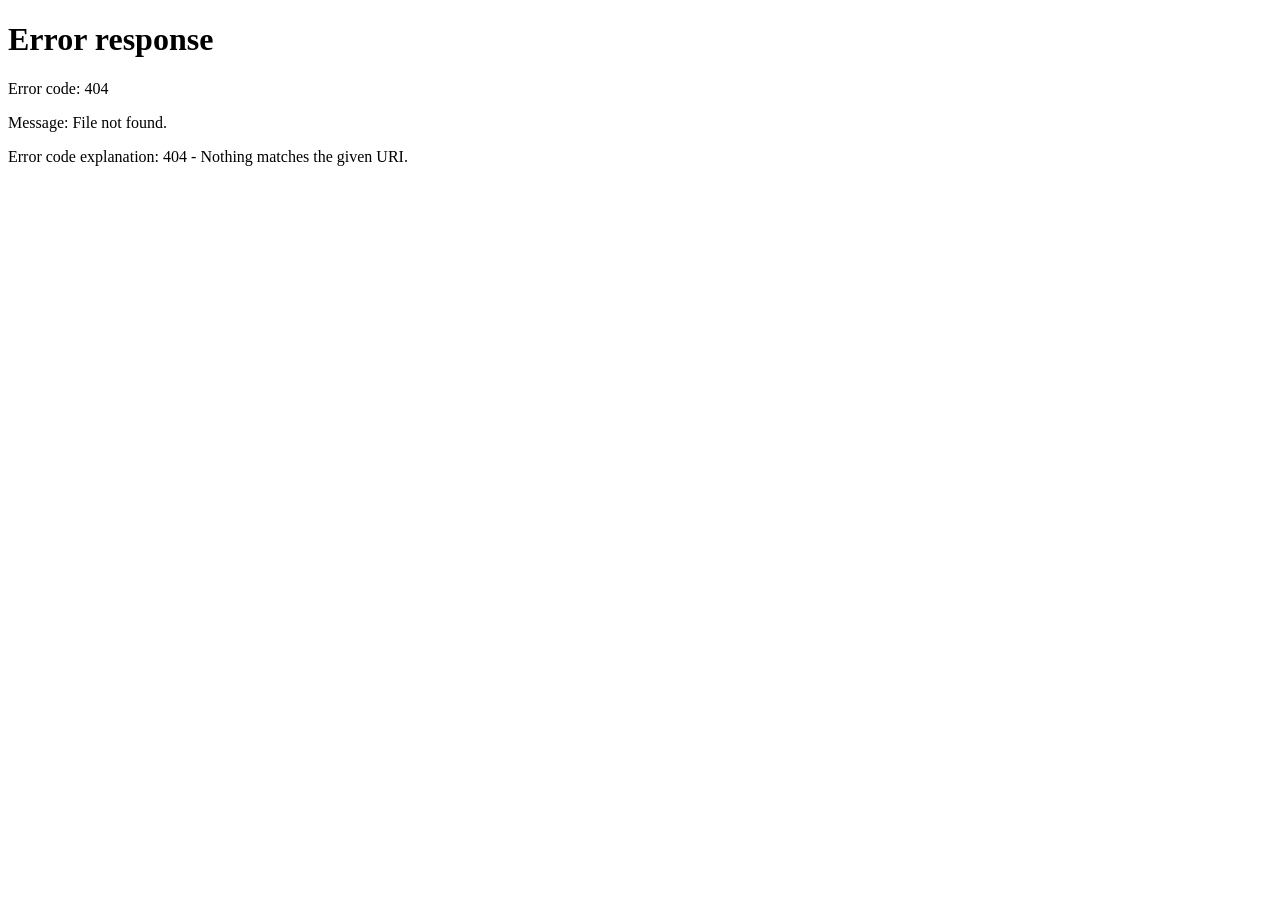
==== index.html @ 173c04ad "Add files via upload" ====
<!DOCTYPE html>
<html>
<head>
<meta charset="UTF-8"/>
<meta http-equiv="refresh" content="0; url=/dantel"/>
<title>Kenimoda</title>
</head>
<body>
<script>window.location.href="/dantel";</script>
</body>
</html>
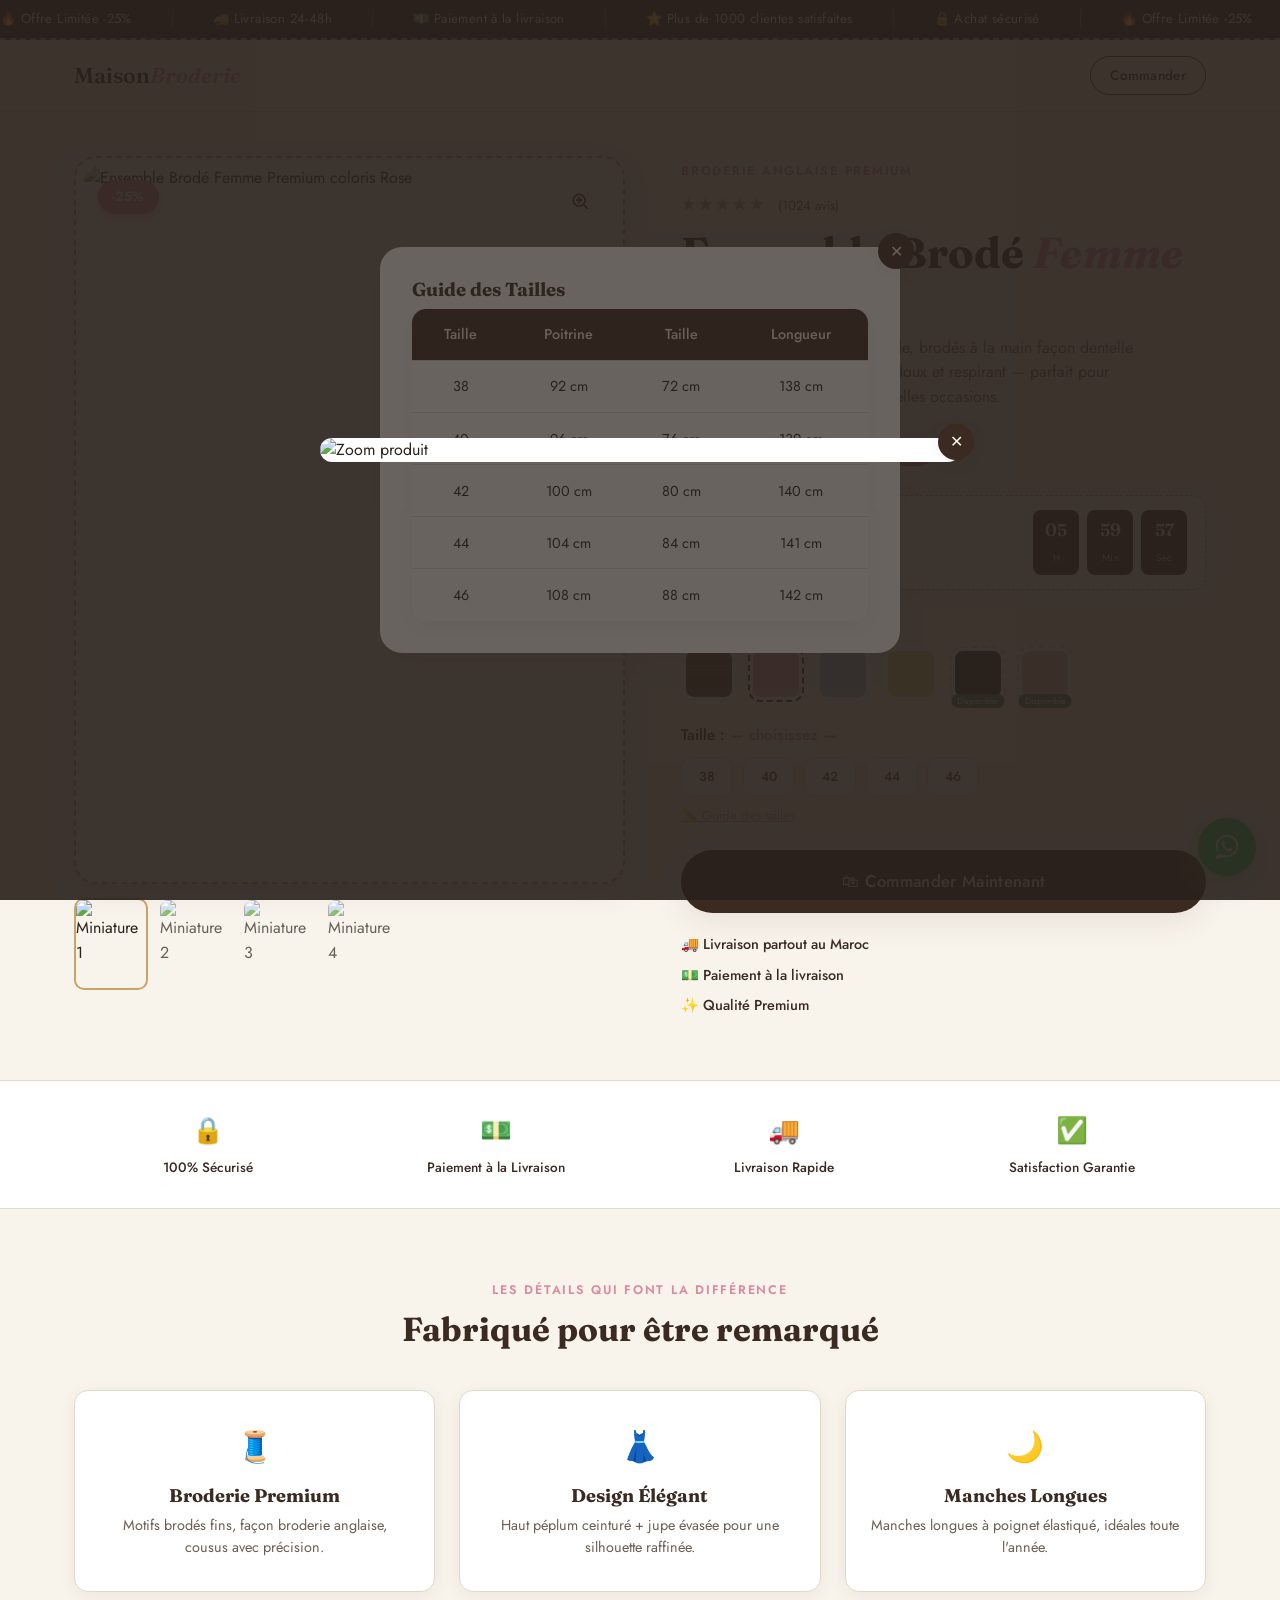
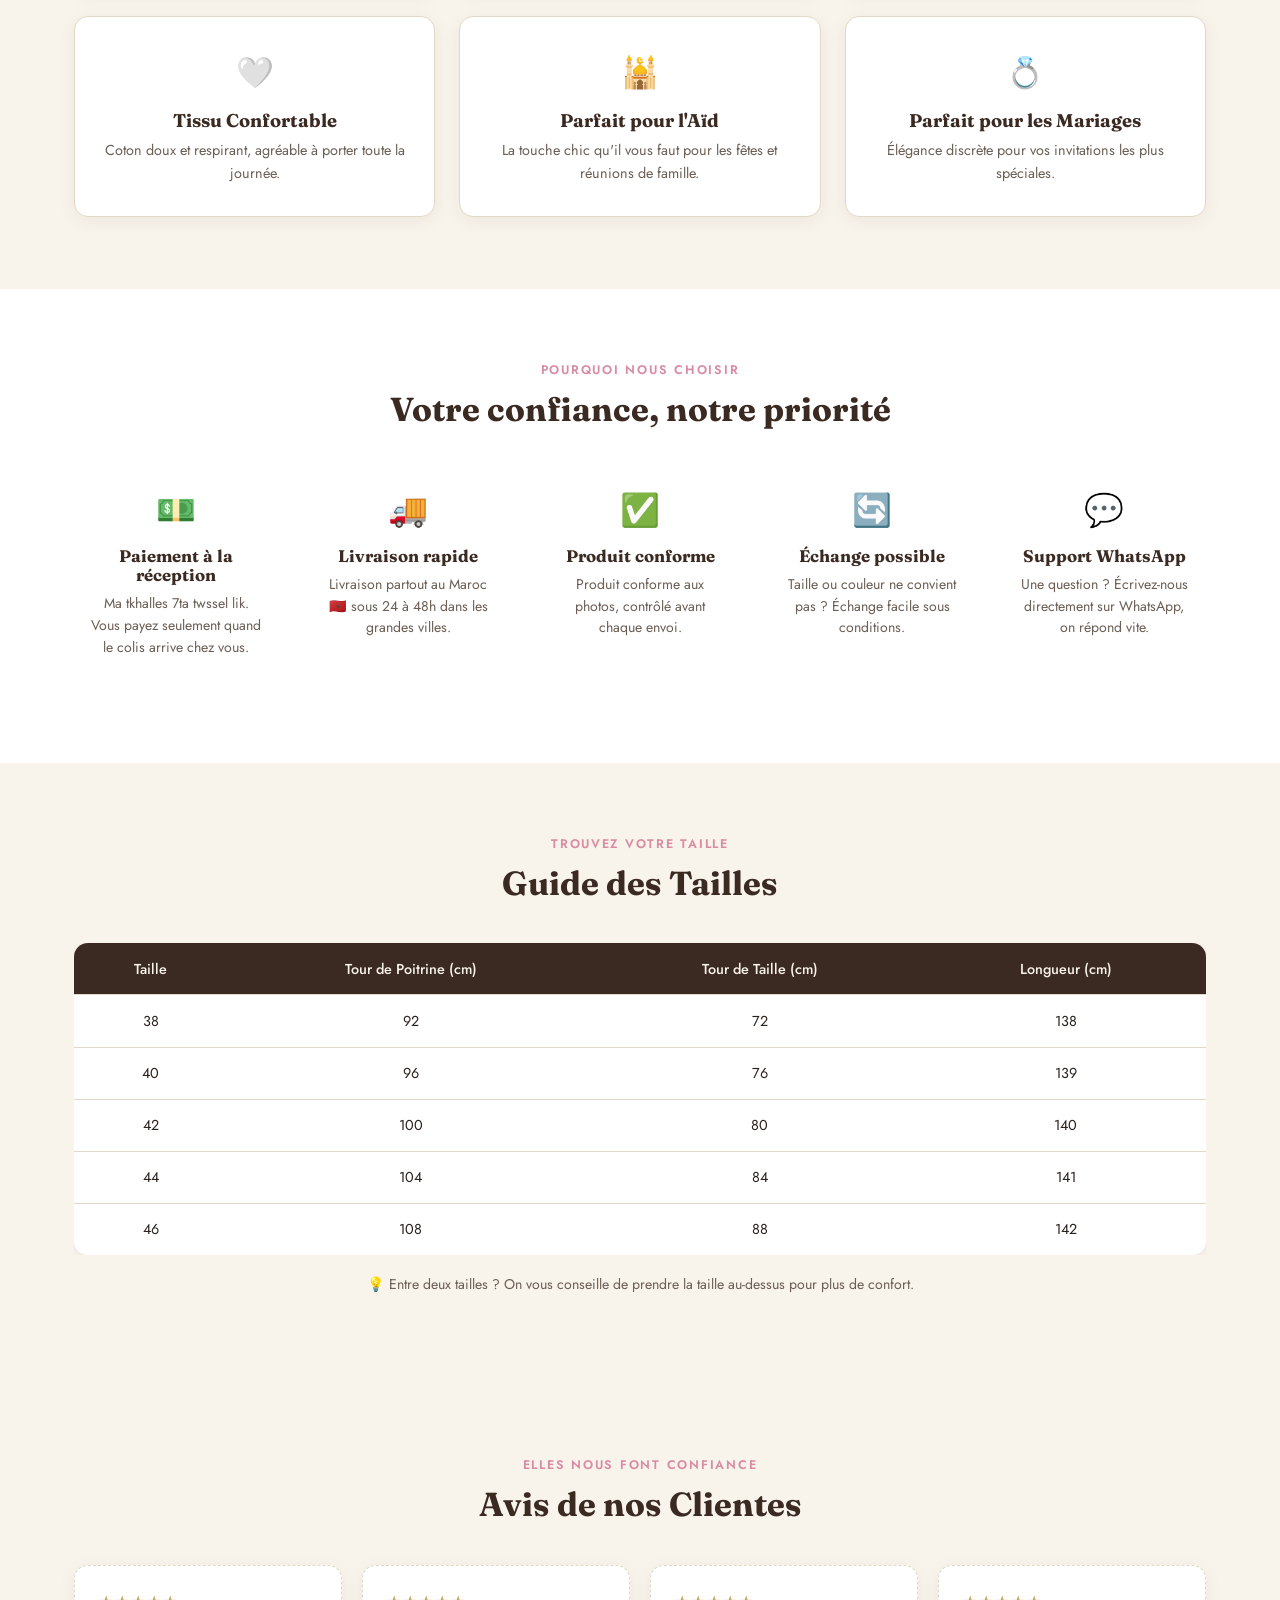
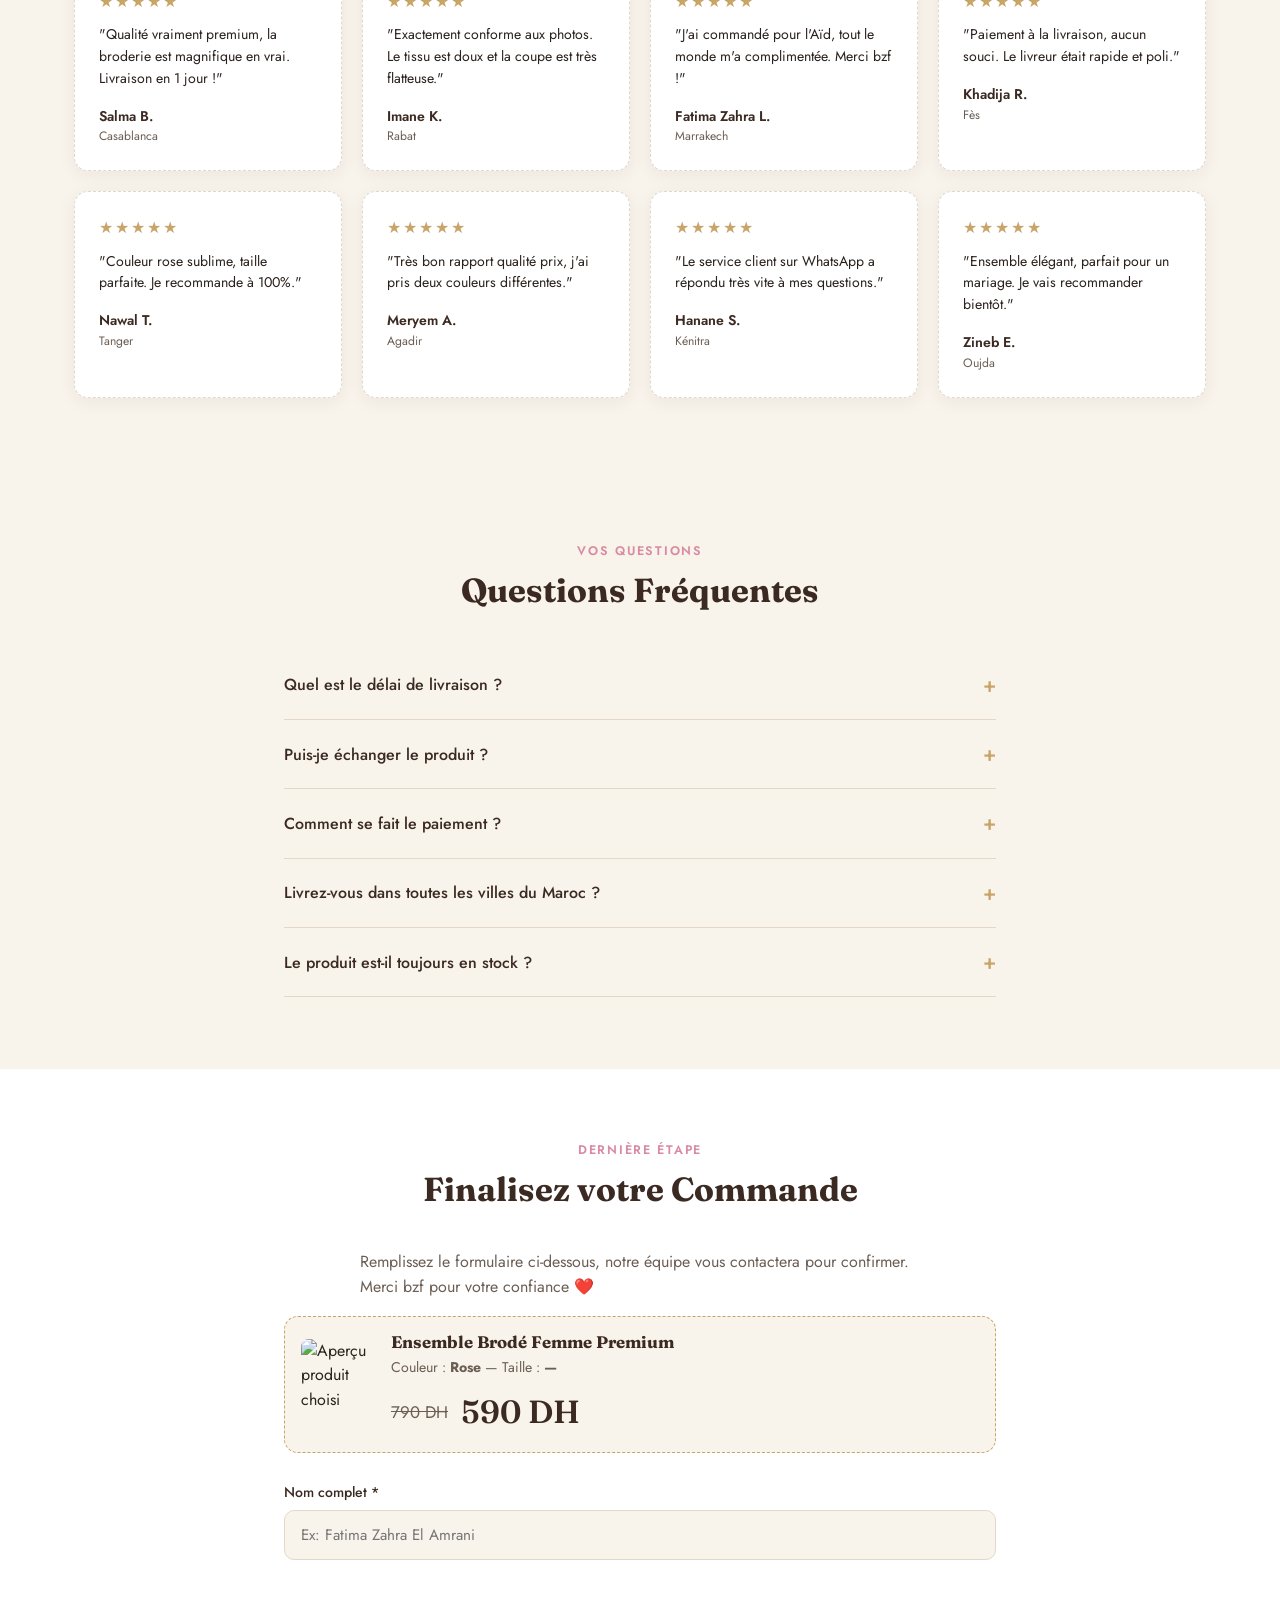
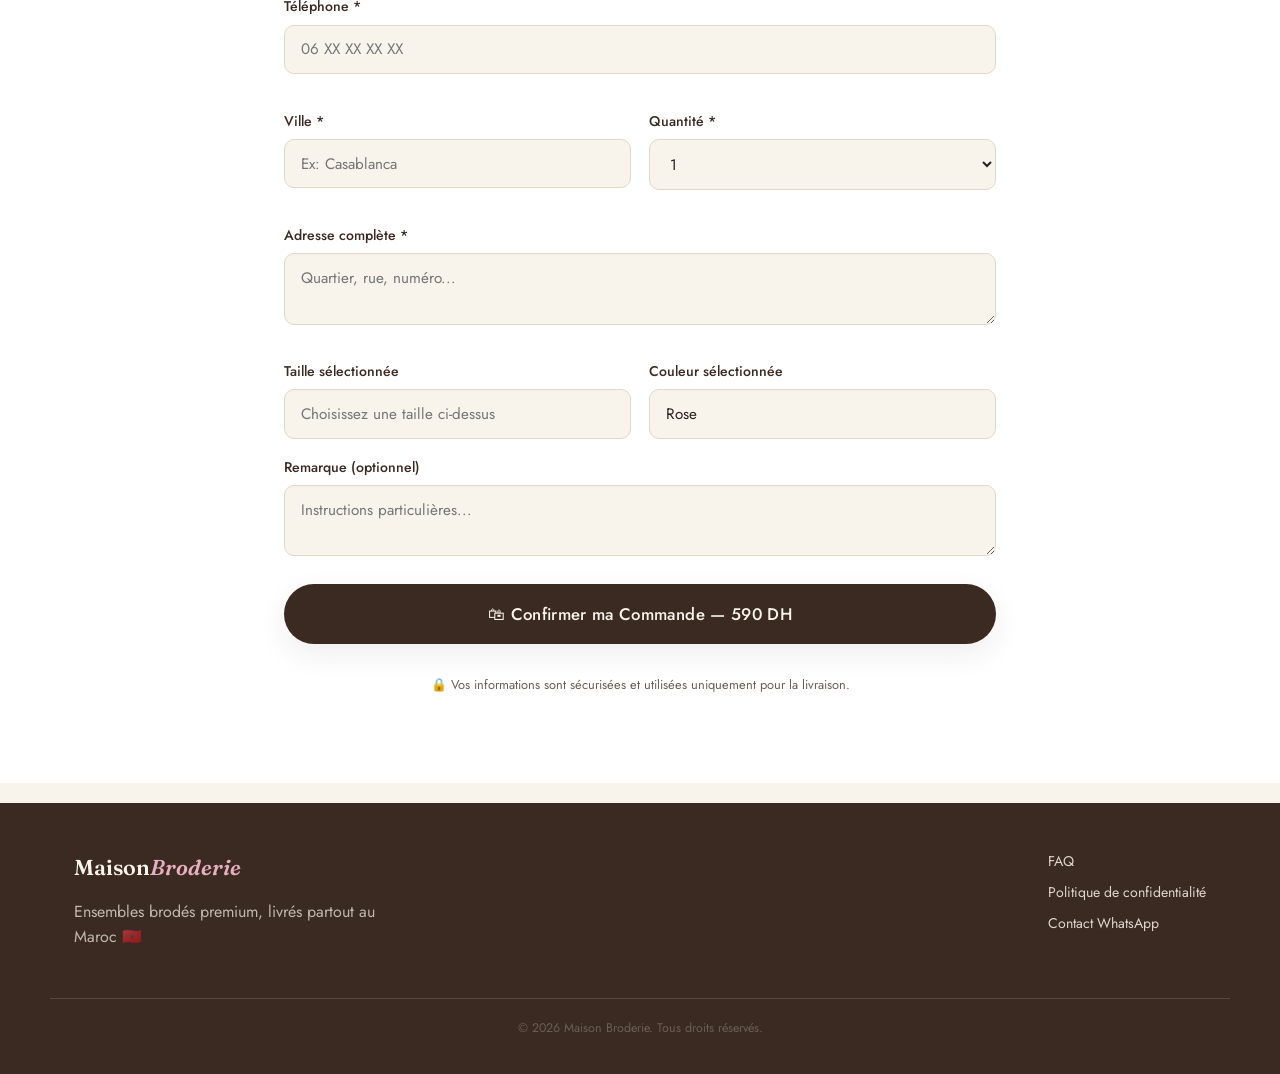
==== commit d7c7080e: "Add files via upload" ====
--- a/index.html
+++ b/index.html
@@ -1,11 +1,450 @@
 <!DOCTYPE html>
-<html>
+<html lang="fr">
 <head>
-<meta charset="UTF-8"/>
-<meta http-equiv="refresh" content="0; url=/dantel"/>
-<title>Kenimoda</title>
+<meta charset="UTF-8">
+<meta name="viewport" content="width=device-width, initial-scale=1.0, maximum-scale=5.0">
+<title>Ensemble Brodé Femme Premium – 590 DH | Livraison &amp; Paiement à la Livraison Maroc</title>
+<meta name="description" content="Ensemble Brodé Femme Premium en broderie anglaise fine. 4 coloris disponibles. Paiement à la livraison partout au Maroc. -25% aujourd'hui, 590 DH au lieu de 790 DH.">
+<meta name="keywords" content="ensemble brodé femme, tenue broderie anglaise, ensemble femme maroc, paiement à la livraison, jupe et haut brodé">
+<meta name="robots" content="index, follow">
+<link rel="canonical" href="https://ensemble-brode-premium.pages.dev/">
+
+<!-- Open Graph -->
+<meta property="og:type" content="product">
+<meta property="og:title" content="Ensemble Brodé Femme Premium – 590 DH au lieu de 790 DH">
+<meta property="og:description" content="Broderie anglaise premium, 4 coloris, paiement à la livraison partout au Maroc 🇲🇦">
+<meta property="og:image" content="https://ensemble-brode-premium.pages.dev/assets/images/rose-1.jpg">
+<meta property="og:url" content="https://ensemble-brode-premium.pages.dev/">
+<meta property="og:locale" content="fr_MA">
+
+<!-- Twitter Card -->
+<meta name="twitter:card" content="summary_large_image">
+<meta name="twitter:title" content="Ensemble Brodé Femme Premium – 590 DH">
+<meta name="twitter:description" content="Broderie anglaise premium, paiement à la livraison partout au Maroc.">
+<meta name="twitter:image" content="https://ensemble-brode-premium.pages.dev/assets/images/rose-1.jpg">
+
+<!-- JSON-LD Product Schema -->
+<script type="application/ld+json">
+{
+  "@context": "https://schema.org/",
+  "@type": "Product",
+  "name": "Ensemble Brodé Femme Premium",
+  "image": [
+    "https://ensemble-brode-premium.pages.dev/assets/images/rose-1.jpg",
+    "https://ensemble-brode-premium.pages.dev/assets/images/bleu-1.jpg",
+    "https://ensemble-brode-premium.pages.dev/assets/images/jaune-1.jpg",
+    "https://ensemble-brode-premium.pages.dev/assets/images/marron-2.jpg"
+  ],
+  "description": "Ensemble deux pièces en broderie anglaise premium pour femme, disponible en 6 coloris et tailles 38 à 46. Paiement à la livraison partout au Maroc.",
+  "brand": { "@type": "Brand", "name": "Maison Broderie" },
+  "offers": {
+    "@type": "Offer",
+    "url": "https://ensemble-brode-premium.pages.dev/",
+    "priceCurrency": "MAD",
+    "price": "590",
+    "priceValidUntil": "2026-12-31",
+    "availability": "https://schema.org/InStock",
+    "itemCondition": "https://schema.org/NewCondition"
+  },
+  "aggregateRating": {
+    "@type": "AggregateRating",
+    "ratingValue": "4.9",
+    "reviewCount": "1024"
+  }
+}
+</script>
+
+<link rel="preconnect" href="https://fonts.googleapis.com">
+<link rel="preconnect" href="https://fonts.gstatic.com" crossorigin>
+<link href="https://fonts.googleapis.com/css2?family=Fraunces:ital,opsz,wght@0,9..144,400;0,9..144,500;0,9..144,600;1,9..144,500&family=Jost:wght@300;400;500;600&display=swap" rel="stylesheet">
+
+<link rel="stylesheet" href="style.css">
 </head>
 <body>
-<script>window.location.href="/dantel";</script>
+
+<!-- ============ PROMO BAR ============ -->
+<div class="promo-bar" aria-label="Offres et garanties">
+  <div class="promo-track">
+    <span>🔥 Offre Limitée -25%</span>
+    <span>🚚 Livraison 24-48h</span>
+    <span>💵 Paiement à la livraison</span>
+    <span>⭐ Plus de 1000 clientes satisfaites</span>
+    <span>🔒 Achat sécurisé</span>
+    <span>🔥 Offre Limitée -25%</span>
+    <span>🚚 Livraison 24-48h</span>
+    <span>💵 Paiement à la livraison</span>
+    <span>⭐ Plus de 1000 clientes satisfaites</span>
+    <span>🔒 Achat sécurisé</span>
+  </div>
+</div>
+
+<!-- ============ HEADER ============ -->
+<header class="site-header">
+  <div class="container header-inner">
+    <a href="#top" class="logo">Maison<span>Broderie</span></a>
+    <a href="#commander" class="btn btn-ghost header-cta">Commander</a>
+  </div>
+</header>
+
+<main id="top">
+
+  <!-- ============ HERO ============ -->
+  <section class="hero container" id="produit">
+    <div class="hero-gallery">
+      <div class="stitch-frame">
+        <div class="badge-discount">-25%</div>
+        <button class="zoom-btn" id="zoomBtn" aria-label="Zoomer l'image">
+          <svg width="20" height="20" viewBox="0 0 24 24" fill="none"><circle cx="11" cy="11" r="7" stroke="currentColor" stroke-width="2"/><path d="M21 21l-4.35-4.35" stroke="currentColor" stroke-width="2" stroke-linecap="round"/><path d="M11 8v6M8 11h6" stroke="currentColor" stroke-width="2" stroke-linecap="round"/></svg>
+        </button>
+        <img id="mainImage" src="assets/images/rose-1.jpg" alt="Ensemble Brodé Femme Premium coloris Rose" class="main-image" loading="eager">
+      </div>
+      <div class="thumb-row" id="thumbRow" aria-label="Galerie miniature"></div>
+      <p class="swipe-hint">← Glissez pour voir plus de photos →</p>
+    </div>
+
+    <div class="hero-info">
+      <p class="eyebrow">Broderie Anglaise Premium</p>
+      <div class="stars" aria-label="5 sur 5 étoiles">★★★★★ <span class="stars-count">(1024 avis)</span></div>
+      <h1>Ensemble Brodé <em>Femme Premium</em></h1>
+      <p class="hero-desc">Un haut péplum et une jupe fluide, brodés à la main façon dentelle anglaise. Coupe élégante, tissu doux et respirant — parfait pour l'Aïd, les mariages et vos plus belles occasions.</p>
+
+      <div class="price-row">
+        <span class="price-old">790 DH</span>
+        <span class="price-new">590 DH</span>
+        <span class="price-badge">-25%</span>
+      </div>
+
+      <div class="countdown-mini" id="countdownMini">
+        <span>⏰ L'offre se termine dans :</span>
+        <div class="countdown-timer">
+          <div class="cd-box"><span id="cd-h">00</span><small>H</small></div>
+          <div class="cd-box"><span id="cd-m">00</span><small>Min</small></div>
+          <div class="cd-box"><span id="cd-s">00</span><small>Sec</small></div>
+        </div>
+      </div>
+
+      <!-- Color Selector -->
+      <div class="option-group">
+        <label>Couleur : <span id="selectedColorLabel" class="selected-value">Rose</span></label>
+        <div class="swatch-row" id="colorSwatches"></div>
+        <p class="no-photo-note" id="noPhotoNote" hidden>Photo non disponible pour cette couleur, mais elle est disponible en stock.</p>
+      </div>
+
+      <!-- Size Selector -->
+      <div class="option-group">
+        <label>Taille : <span id="selectedSizeLabel" class="selected-value">— choisissez —</span></label>
+        <div class="size-row" id="sizeSwatches"></div>
+        <button type="button" class="size-guide-link" id="openSizeGuide">📏 Guide des tailles</button>
+      </div>
+
+      <a href="#commander" class="btn btn-primary btn-large" id="heroCta">🛍 Commander Maintenant</a>
+
+      <ul class="trust-icons">
+        <li>🚚 Livraison partout au Maroc</li>
+        <li>💵 Paiement à la livraison</li>
+        <li>✨ Qualité Premium</li>
+      </ul>
+    </div>
+  </section>
+
+  <!-- ============ TRUST BADGES ============ -->
+  <section class="trust-strip">
+    <div class="container trust-grid">
+      <div class="trust-item"><span class="trust-ic">🔒</span><p>100% Sécurisé</p></div>
+      <div class="trust-item"><span class="trust-ic">💵</span><p>Paiement à la Livraison</p></div>
+      <div class="trust-item"><span class="trust-ic">🚚</span><p>Livraison Rapide</p></div>
+      <div class="trust-item"><span class="trust-ic">✅</span><p>Satisfaction Garantie</p></div>
+    </div>
+  </section>
+
+  <!-- ============ FEATURES ============ -->
+  <section class="section features" id="details">
+    <div class="container">
+      <p class="eyebrow center">Les détails qui font la différence</p>
+      <h2 class="section-title center">Fabriqué pour être remarqué</h2>
+      <div class="features-grid">
+        <div class="feature-card">
+          <div class="stitch-icon">🧵</div>
+          <h3>Broderie Premium</h3>
+          <p>Motifs brodés fins, façon broderie anglaise, cousus avec précision.</p>
+        </div>
+        <div class="feature-card">
+          <div class="stitch-icon">👗</div>
+          <h3>Design Élégant</h3>
+          <p>Haut péplum ceinturé + jupe évasée pour une silhouette raffinée.</p>
+        </div>
+        <div class="feature-card">
+          <div class="stitch-icon">🌙</div>
+          <h3>Manches Longues</h3>
+          <p>Manches longues à poignet élastiqué, idéales toute l'année.</p>
+        </div>
+        <div class="feature-card">
+          <div class="stitch-icon">🤍</div>
+          <h3>Tissu Confortable</h3>
+          <p>Coton doux et respirant, agréable à porter toute la journée.</p>
+        </div>
+        <div class="feature-card">
+          <div class="stitch-icon">🕌</div>
+          <h3>Parfait pour l'Aïd</h3>
+          <p>La touche chic qu'il vous faut pour les fêtes et réunions de famille.</p>
+        </div>
+        <div class="feature-card">
+          <div class="stitch-icon">💍</div>
+          <h3>Parfait pour les Mariages</h3>
+          <p>Élégance discrète pour vos invitations les plus spéciales.</p>
+        </div>
+      </div>
+    </div>
+  </section>
+
+  <!-- ============ WHY US ============ -->
+  <section class="section why-us">
+    <div class="container">
+      <p class="eyebrow center">Pourquoi nous choisir</p>
+      <h2 class="section-title center">Votre confiance, notre priorité</h2>
+      <div class="why-grid">
+        <div class="why-item">
+          <span>💵</span>
+          <h3>Paiement à la réception</h3>
+          <p>Ma tkhalles 7ta twssel lik. Vous payez seulement quand le colis arrive chez vous.</p>
+        </div>
+        <div class="why-item">
+          <span>🚚</span>
+          <h3>Livraison rapide</h3>
+          <p>Livraison partout au Maroc 🇲🇦 sous 24 à 48h dans les grandes villes.</p>
+        </div>
+        <div class="why-item">
+          <span>✅</span>
+          <h3>Produit conforme</h3>
+          <p>Produit conforme aux photos, contrôlé avant chaque envoi.</p>
+        </div>
+        <div class="why-item">
+          <span>🔄</span>
+          <h3>Échange possible</h3>
+          <p>Taille ou couleur ne convient pas ? Échange facile sous conditions.</p>
+        </div>
+        <div class="why-item">
+          <span>💬</span>
+          <h3>Support WhatsApp</h3>
+          <p>Une question ? Écrivez-nous directement sur WhatsApp, on répond vite.</p>
+        </div>
+      </div>
+    </div>
+  </section>
+
+  <!-- ============ SIZE GUIDE ============ -->
+  <section class="section size-guide" id="tailles">
+    <div class="container">
+      <p class="eyebrow center">Trouvez votre taille</p>
+      <h2 class="section-title center">Guide des Tailles</h2>
+      <div class="table-wrap">
+        <table class="size-table">
+          <thead>
+            <tr><th>Taille</th><th>Tour de Poitrine (cm)</th><th>Tour de Taille (cm)</th><th>Longueur (cm)</th></tr>
+          </thead>
+          <tbody>
+            <tr><td>38</td><td>92</td><td>72</td><td>138</td></tr>
+            <tr><td>40</td><td>96</td><td>76</td><td>139</td></tr>
+            <tr><td>42</td><td>100</td><td>80</td><td>140</td></tr>
+            <tr><td>44</td><td>104</td><td>84</td><td>141</td></tr>
+            <tr><td>46</td><td>108</td><td>88</td><td>142</td></tr>
+          </tbody>
+        </table>
+      </div>
+      <p class="size-note">💡 Entre deux tailles ? On vous conseille de prendre la taille au-dessus pour plus de confort.</p>
+    </div>
+  </section>
+
+  <!-- ============ REVIEWS ============ -->
+  <section class="section reviews" id="avis">
+    <div class="container">
+      <p class="eyebrow center">Elles nous font confiance</p>
+      <h2 class="section-title center">Avis de nos Clientes</h2>
+      <div class="reviews-grid" id="reviewsGrid"></div>
+    </div>
+  </section>
+
+  <!-- ============ FAQ ============ -->
+  <section class="section faq" id="faq">
+    <div class="container container-narrow">
+      <p class="eyebrow center">Vos questions</p>
+      <h2 class="section-title center">Questions Fréquentes</h2>
+      <div class="accordion" id="accordion">
+        <div class="acc-item">
+          <button class="acc-trigger">Quel est le délai de livraison ? <span>+</span></button>
+          <div class="acc-panel"><p>La livraison prend généralement 24 à 48h dans les grandes villes, et 2 à 4 jours dans les zones plus éloignées.</p></div>
+        </div>
+        <div class="acc-item">
+          <button class="acc-trigger">Puis-je échanger le produit ? <span>+</span></button>
+          <div class="acc-panel"><p>Oui, l'échange de taille ou de couleur est possible dans les 7 jours suivant la réception, sous réserve que le produit soit intact.</p></div>
+        </div>
+        <div class="acc-item">
+          <button class="acc-trigger">Comment se fait le paiement ? <span>+</span></button>
+          <div class="acc-panel"><p>Le paiement se fait uniquement à la livraison, en espèces directement au livreur. Ma tkhalles 7ta twssel lik.</p></div>
+        </div>
+        <div class="acc-item">
+          <button class="acc-trigger">Livrez-vous dans toutes les villes du Maroc ? <span>+</span></button>
+          <div class="acc-panel"><p>Oui, nous livrons dans toutes les villes et régions du Maroc 🇲🇦, y compris les zones rurales.</p></div>
+        </div>
+        <div class="acc-item">
+          <button class="acc-trigger">Le produit est-il toujours en stock ? <span>+</span></button>
+          <div class="acc-panel"><p>Le stock est mis à jour en temps réel. Si une couleur ou taille n'est pas disponible, notre équipe vous contactera pour vous proposer une alternative.</p></div>
+        </div>
+      </div>
+    </div>
+  </section>
+
+  <!-- ============ ORDER FORM ============ -->
+  <section class="section order-section" id="commander">
+    <div class="container container-narrow">
+      <p class="eyebrow center">Dernière étape</p>
+      <h2 class="section-title center">Finalisez votre Commande</h2>
+      <p class="order-sub center">Remplissez le formulaire ci-dessous, notre équipe vous contactera pour confirmer. Merci bzf pour votre confiance ❤️</p>
+
+      <div class="order-summary">
+        <img id="summaryImg" src="assets/images/rose-1.jpg" alt="Aperçu produit choisi" loading="lazy">
+        <div>
+          <h3>Ensemble Brodé Femme Premium</h3>
+          <p>Couleur : <strong id="summaryColor">Rose</strong> — Taille : <strong id="summarySize">—</strong></p>
+          <p class="price-row" style="margin-top:.5rem">
+            <span class="price-old">790 DH</span>
+            <span class="price-new">590 DH</span>
+          </p>
+        </div>
+      </div>
+
+      <form id="orderForm" class="order-form" action="https://formspree.io/f/mwvzjgqe" method="POST" novalidate>
+        <input type="hidden" name="Produit" value="Ensemble Brodé Femme Premium">
+        <input type="hidden" name="Prix" id="hiddenPrice" value="590 DH">
+        <input type="hidden" name="Couleur" id="hiddenColor" value="Rose">
+        <input type="hidden" name="Taille" id="hiddenSize" value="">
+
+        <div class="form-row">
+          <label for="fullname">Nom complet *</label>
+          <input type="text" id="fullname" name="Nom complet" required placeholder="Ex: Fatima Zahra El Amrani">
+          <span class="err-msg"></span>
+        </div>
+
+        <div class="form-row">
+          <label for="phone">Téléphone *</label>
+          <input type="tel" id="phone" name="Téléphone" required placeholder="06 XX XX XX XX">
+          <span class="err-msg"></span>
+        </div>
+
+        <div class="form-row-group">
+          <div class="form-row">
+            <label for="city">Ville *</label>
+            <input type="text" id="city" name="Ville" required placeholder="Ex: Casablanca">
+            <span class="err-msg"></span>
+          </div>
+          <div class="form-row">
+            <label for="quantity">Quantité *</label>
+            <select id="quantity" name="Quantité" required>
+              <option value="1">1</option>
+              <option value="2">2</option>
+              <option value="3">3</option>
+              <option value="4">4</option>
+            </select>
+          </div>
+        </div>
+
+        <div class="form-row">
+          <label for="address">Adresse complète *</label>
+          <textarea id="address" name="Adresse" rows="2" required placeholder="Quartier, rue, numéro..."></textarea>
+          <span class="err-msg"></span>
+        </div>
+
+        <div class="form-row-group">
+          <div class="form-row">
+            <label>Taille sélectionnée</label>
+            <input type="text" id="sizeDisplay" name="Taille (affichage)" readonly placeholder="Choisissez une taille ci-dessus">
+          </div>
+          <div class="form-row">
+            <label>Couleur sélectionnée</label>
+            <input type="text" id="colorDisplay" name="Couleur (affichage)" readonly value="Rose">
+          </div>
+        </div>
+
+        <div class="form-row">
+          <label for="note">Remarque (optionnel)</label>
+          <textarea id="note" name="Remarque" rows="2" placeholder="Instructions particulières..."></textarea>
+        </div>
+
+        <button type="submit" class="btn btn-primary btn-large btn-submit">
+          <span class="btn-text">🛍 Confirmer ma Commande — 590 DH</span>
+          <span class="btn-loader" hidden></span>
+        </button>
+        <p class="form-security">🔒 Vos informations sont sécurisées et utilisées uniquement pour la livraison.</p>
+      </form>
+
+      <div class="success-message" id="successMessage" hidden>
+        <div class="success-icon">✔</div>
+        <h3>Merci pour votre commande !</h3>
+        <p>Votre commande a bien été reçue. Notre équipe vous contactera très vite pour confirmer la livraison. Merci bzf pour votre confiance ❤️</p>
+      </div>
+    </div>
+  </section>
+
+</main>
+
+<!-- ============ FOOTER ============ -->
+<footer class="site-footer">
+  <div class="container footer-inner">
+    <div class="footer-brand">
+      <p class="logo">Maison<span>Broderie</span></p>
+      <p>Ensembles brodés premium, livrés partout au Maroc 🇲🇦</p>
+    </div>
+    <div class="footer-links">
+      <a href="#faq">FAQ</a>
+      <a href="#privacy" id="privacyLink">Politique de confidentialité</a>
+      <a href="https://wa.me/212612449474" target="_blank" rel="noopener">Contact WhatsApp</a>
+    </div>
+  </div>
+  <div class="container footer-bottom">
+    <p>© <span id="year"></span> Maison Broderie. Tous droits réservés.</p>
+  </div>
+</footer>
+
+<!-- ============ FLOATING WHATSAPP ============ -->
+<a class="whatsapp-float" href="https://wa.me/212612449474?text=Bonjour%2C%20je%20souhaite%20commander%20Ensemble%20Brod%C3%A9%20Femme%20Premium%20%C3%A0%20590%20DH." target="_blank" rel="noopener" aria-label="Contacter sur WhatsApp">
+  <svg viewBox="0 0 32 32" width="30" height="30" fill="white"><path d="M16.001 3C9.373 3 4 8.373 4 15c0 2.36.688 4.56 1.875 6.406L4 29l7.781-1.828A11.93 11.93 0 0 0 16.001 27C22.63 27 28 21.627 28 15S22.63 3 16.001 3zm0 21.8c-2.008 0-3.885-.588-5.463-1.6l-.392-.238-4.617 1.084 1.108-4.5-.256-.4A9.76 9.76 0 0 1 6.2 15c0-5.412 4.389-9.8 9.801-9.8 5.411 0 9.8 4.388 9.8 9.8 0 5.412-4.389 9.8-9.8 9.8zm5.362-7.336c-.294-.147-1.74-.858-2.01-.956-.27-.098-.467-.147-.663.147-.196.294-.76.956-.932 1.152-.171.196-.343.22-.637.073-.294-.147-1.24-.457-2.362-1.457-.873-.779-1.463-1.741-1.635-2.035-.171-.294-.018-.453.129-.6.132-.132.294-.343.44-.514.147-.171.196-.294.294-.49.098-.196.049-.367-.024-.514-.073-.147-.663-1.597-.908-2.188-.239-.573-.482-.495-.663-.504l-.564-.01c-.196 0-.514.073-.784.367-.27.294-1.03 1.006-1.03 2.455 0 1.449 1.055 2.85 1.202 3.046.147.196 2.077 3.17 5.032 4.445.703.303 1.252.484 1.68.62.706.225 1.348.193 1.856.117.566-.084 1.74-.712 1.985-1.4.245-.688.245-1.278.171-1.4-.073-.122-.269-.196-.563-.343z"/></svg>
+</a>
+
+<!-- ============ STICKY MOBILE CTA ============ -->
+<div class="sticky-cta" id="stickyCta">
+  <div class="sticky-price">
+    <span class="price-old">790 DH</span>
+    <span class="price-new">590 DH</span>
+  </div>
+  <a href="#commander" class="btn btn-primary">🛍 Commander</a>
+</div>
+
+<!-- ============ SIZE GUIDE MODAL ============ -->
+<div class="modal-overlay" id="sizeModal" hidden>
+  <div class="modal-box">
+    <button class="modal-close" id="closeSizeModal" aria-label="Fermer">✕</button>
+    <h3>Guide des Tailles</h3>
+    <table class="size-table">
+      <thead><tr><th>Taille</th><th>Poitrine</th><th>Taille</th><th>Longueur</th></tr></thead>
+      <tbody>
+        <tr><td>38</td><td>92 cm</td><td>72 cm</td><td>138 cm</td></tr>
+        <tr><td>40</td><td>96 cm</td><td>76 cm</td><td>139 cm</td></tr>
+        <tr><td>42</td><td>100 cm</td><td>80 cm</td><td>140 cm</td></tr>
+        <tr><td>44</td><td>104 cm</td><td>84 cm</td><td>141 cm</td></tr>
+        <tr><td>46</td><td>108 cm</td><td>88 cm</td><td>142 cm</td></tr>
+      </tbody>
+    </table>
+  </div>
+</div>
+
+<!-- ============ IMAGE ZOOM MODAL ============ -->
+<div class="modal-overlay" id="zoomModal" hidden>
+  <div class="zoom-box">
+    <button class="modal-close" id="closeZoomModal" aria-label="Fermer">✕</button>
+    <img id="zoomImage" src="assets/images/rose-1.jpg" alt="Zoom produit">
+  </div>
+</div>
+
+<script src="script.js"></script>
 </body>
 </html>
--- a/style.css
+++ b/style.css
@@ -0,0 +1,397 @@
+/* =========================================================
+   MAISON BRODERIE — Design Tokens
+   Palette: ecru background, espresso (marron) primary,
+   rose poudre / ciel / or doux accents echoing the product colorways.
+   Signature: hand-stitch dashed borders & embroidery-eyelet dividers.
+========================================================= */
+:root{
+  --ecru:#F8F3EB;
+  --ivoire:#FFFFFF;
+  --espresso:#3B2A22;
+  --espresso-light:#5C4536;
+  --rose:#E8AFC0;
+  --rose-deep:#D98BA3;
+  --ciel:#A9C9E0;
+  --or:#C8A567;
+  --ink:#2A211C;
+  --ink-soft:#6B5E54;
+  --border-soft:#E3D8C8;
+  --success:#4C7A5A;
+  --error:#B5473B;
+  --radius-lg:22px;
+  --radius-md:14px;
+  --radius-sm:8px;
+  --shadow-soft:0 10px 30px rgba(59,42,34,.08);
+  --shadow-card:0 4px 18px rgba(59,42,34,.06);
+  --font-display:'Fraunces', serif;
+  --font-body:'Jost', sans-serif;
+  --container:1180px;
+}
+
+*,*::before,*::after{box-sizing:border-box;}
+html{scroll-behavior:smooth;}
+body{
+  margin:0;
+  font-family:var(--font-body);
+  color:var(--ink);
+  background:var(--ecru);
+  -webkit-font-smoothing:antialiased;
+  line-height:1.55;
+}
+img{max-width:100%;display:block;}
+a{color:inherit;text-decoration:none;}
+button{font-family:inherit;cursor:pointer;}
+ul{list-style:none;margin:0;padding:0;}
+h1,h2,h3{font-family:var(--font-display);color:var(--espresso);margin:0 0 .5rem;line-height:1.15;}
+p{margin:0 0 1rem;color:var(--ink-soft);}
+
+.container{max-width:var(--container);margin:0 auto;padding:0 24px;}
+.container-narrow{max-width:760px;}
+
+:focus-visible{outline:3px solid var(--or);outline-offset:3px;}
+
+@media (prefers-reduced-motion: reduce){
+  *{animation-duration:.001ms !important;animation-iteration-count:1 !important;transition-duration:.001ms !important;scroll-behavior:auto !important;}
+}
+
+/* ============ PROMO BAR (stitched ticker) ============ */
+.promo-bar{
+  background:var(--espresso);
+  color:var(--ecru);
+  overflow:hidden;
+  white-space:nowrap;
+  border-bottom:2px dashed var(--or);
+}
+.promo-track{
+  display:inline-flex;
+  gap:2.5rem;
+  padding:.55rem 0;
+  animation:scrollTrack 28s linear infinite;
+  font-size:.82rem;
+  letter-spacing:.03em;
+}
+.promo-track span{padding-right:2.5rem;border-right:1px solid rgba(248,243,235,.25);}
+@keyframes scrollTrack{
+  0%{transform:translateX(0);}
+  100%{transform:translateX(-50%);}
+}
+
+/* ============ HEADER ============ */
+.site-header{
+  background:rgba(248,243,235,.92);
+  backdrop-filter:blur(6px);
+  position:sticky;top:0;z-index:40;
+  border-bottom:1px solid var(--border-soft);
+}
+.header-inner{display:flex;align-items:center;justify-content:space-between;padding:16px 24px;}
+.logo{font-family:var(--font-display);font-size:1.35rem;color:var(--espresso);font-weight:600;}
+.logo span{color:var(--rose-deep);font-style:italic;}
+.header-cta{padding:.55rem 1.3rem;font-size:.85rem;}
+
+/* ============ BUTTONS ============ */
+.btn{
+  display:inline-flex;align-items:center;justify-content:center;gap:.5rem;
+  border:none;border-radius:100px;
+  font-family:var(--font-body);font-weight:500;letter-spacing:.02em;
+  cursor:pointer;transition:transform .2s ease, box-shadow .2s ease, background .2s ease;
+  text-align:center;
+}
+.btn-primary{
+  background:var(--espresso);color:var(--ecru);
+  padding:.9rem 1.8rem;font-size:1rem;
+  box-shadow:var(--shadow-soft);
+}
+.btn-primary:hover{transform:translateY(-2px);box-shadow:0 14px 34px rgba(59,42,34,.18);background:var(--espresso-light);}
+.btn-large{width:100%;padding:1.15rem 1.8rem;font-size:1.05rem;}
+.btn-ghost{
+  border:1.5px solid var(--espresso);color:var(--espresso);background:transparent;padding:.5rem 1.2rem;
+}
+.btn-ghost:hover{background:var(--espresso);color:var(--ecru);}
+
+/* ============ HERO ============ */
+.hero{
+  display:grid;grid-template-columns:1.05fr 1fr;gap:56px;
+  padding:44px 24px 64px;
+  align-items:start;
+}
+.stitch-frame{
+  position:relative;border-radius:var(--radius-lg);overflow:hidden;
+  border:2px dashed var(--or);padding:8px;background:var(--ivoire);
+  box-shadow:var(--shadow-soft);
+}
+.main-image{
+  width:100%;aspect-ratio:3/4;object-fit:cover;border-radius:16px;
+  transition:opacity .35s ease;
+}
+.badge-discount{
+  position:absolute;top:22px;left:22px;z-index:5;
+  background:var(--rose-deep);color:#fff;font-weight:600;
+  padding:.4rem .9rem;border-radius:100px;font-size:.85rem;
+  box-shadow:0 4px 12px rgba(217,139,163,.4);
+}
+.zoom-btn{
+  position:absolute;top:22px;right:22px;z-index:5;
+  width:42px;height:42px;border-radius:50%;border:none;
+  background:rgba(255,255,255,.9);color:var(--espresso);
+  display:flex;align-items:center;justify-content:center;
+  box-shadow:var(--shadow-card);
+}
+.thumb-row{
+  display:flex;gap:10px;margin-top:14px;overflow-x:auto;padding-bottom:6px;
+  scroll-snap-type:x mandatory;
+}
+.thumb-row::-webkit-scrollbar{height:5px;}
+.thumb-row::-webkit-scrollbar-thumb{background:var(--border-soft);border-radius:10px;}
+.thumb{
+  flex:0 0 auto;width:74px;height:92px;border-radius:10px;overflow:hidden;
+  border:2px solid transparent;cursor:pointer;scroll-snap-align:start;
+  opacity:.7;transition:opacity .2s, border-color .2s, transform .2s;
+}
+.thumb img{width:100%;height:100%;object-fit:cover;}
+.thumb:hover{opacity:1;transform:translateY(-2px);}
+.thumb.active{border-color:var(--or);opacity:1;}
+.swipe-hint{display:none;font-size:.78rem;text-align:center;color:var(--ink-soft);margin-top:8px;}
+
+.hero-info{padding-top:6px;}
+.eyebrow{
+  font-size:.78rem;text-transform:uppercase;letter-spacing:.14em;
+  color:var(--rose-deep);font-weight:600;margin-bottom:.6rem;
+}
+.eyebrow.center{text-align:center;}
+.stars{color:var(--or);font-size:1.05rem;margin-bottom:.7rem;letter-spacing:2px;}
+.stars-count{color:var(--ink-soft);font-size:.82rem;letter-spacing:0;margin-left:.3rem;}
+.hero-info h1{font-size:clamp(2rem,3.4vw,2.7rem);}
+.hero-info h1 em{color:var(--rose-deep);font-style:italic;}
+.hero-desc{font-size:1rem;max-width:46ch;}
+
+.price-row{display:flex;align-items:center;gap:.8rem;margin:1.1rem 0;flex-wrap:wrap;}
+.price-old{color:var(--ink-soft);text-decoration:line-through;font-size:1.05rem;}
+.price-new{font-family:var(--font-display);font-size:2rem;color:var(--espresso);font-weight:600;}
+.price-badge{background:var(--rose-deep);color:#fff;font-size:.78rem;font-weight:600;padding:.25rem .65rem;border-radius:100px;}
+
+.countdown-mini{
+  background:var(--ivoire);border:1px dashed var(--or);border-radius:var(--radius-md);
+  padding:.9rem 1.1rem;margin-bottom:1.4rem;display:flex;align-items:center;justify-content:space-between;flex-wrap:wrap;gap:.7rem;
+  box-shadow:var(--shadow-card);
+}
+.countdown-mini > span{font-size:.85rem;color:var(--ink-soft);}
+.countdown-timer{display:flex;gap:.5rem;}
+.cd-box{
+  background:var(--espresso);color:var(--ecru);border-radius:8px;
+  min-width:46px;padding:.4rem .3rem;text-align:center;
+}
+.cd-box span{display:block;font-family:var(--font-display);font-size:1.1rem;font-weight:600;}
+.cd-box small{font-size:.62rem;letter-spacing:.05em;opacity:.75;}
+
+.option-group{margin-bottom:1.4rem;}
+.option-group > label{display:block;font-weight:500;margin-bottom:.6rem;color:var(--espresso);font-size:.95rem;}
+.selected-value{color:var(--rose-deep);font-weight:600;}
+
+.swatch-row{display:flex;gap:.7rem;flex-wrap:wrap;}
+.swatch{
+  width:56px;height:56px;border-radius:12px;cursor:pointer;position:relative;
+  border:2px dashed transparent;padding:3px;display:flex;align-items:center;justify-content:center;
+  transition:border-color .2s, transform .2s;background:var(--ivoire);
+}
+.swatch:hover{transform:translateY(-2px);}
+.swatch.active{border-color:var(--espresso);}
+.swatch-color{width:100%;height:100%;border-radius:8px;background-size:cover;background-position:center;}
+.swatch-nophoto{border-style:dashed;border-color:var(--border-soft);}
+.swatch-nophoto .swatch-color{display:flex;align-items:center;justify-content:center;font-size:.65rem;color:var(--ink-soft);text-align:center;line-height:1.1;}
+.swatch-avail-badge{
+  position:absolute;bottom:-8px;left:50%;transform:translateX(-50%);
+  background:var(--success);color:#fff;font-size:.55rem;padding:1px 6px;border-radius:100px;white-space:nowrap;
+}
+.no-photo-note{font-size:.82rem;color:var(--ink-soft);margin-top:.6rem;font-style:italic;}
+
+.size-row{display:flex;gap:.6rem;flex-wrap:wrap;}
+.size-chip{
+  min-width:52px;padding:.55rem .8rem;border-radius:10px;border:1.5px solid var(--border-soft);
+  background:var(--ivoire);font-weight:500;color:var(--espresso);text-align:center;transition:.2s;
+}
+.size-chip:hover{border-color:var(--or);}
+.size-chip.active{background:var(--espresso);color:var(--ecru);border-color:var(--espresso);}
+.size-guide-link{
+  background:none;border:none;color:var(--rose-deep);font-size:.83rem;margin-top:.6rem;padding:0;
+  text-decoration:underline;
+}
+
+.trust-icons{margin-top:1.3rem;display:flex;flex-direction:column;gap:.5rem;}
+.trust-icons li{font-size:.9rem;color:var(--espresso);font-weight:500;}
+
+/* ============ TRUST STRIP ============ */
+.trust-strip{background:var(--ivoire);border-top:1px solid var(--border-soft);border-bottom:1px solid var(--border-soft);padding:30px 0;}
+.trust-grid{display:grid;grid-template-columns:repeat(4,1fr);gap:20px;text-align:center;}
+.trust-item .trust-ic{font-size:1.6rem;}
+.trust-item p{margin:.4rem 0 0;font-size:.85rem;font-weight:500;color:var(--espresso);}
+
+/* ============ SECTIONS ============ */
+.section{padding:72px 0;}
+.section-title{font-size:clamp(1.6rem,2.6vw,2.2rem);}
+.section-title.center{text-align:center;margin-bottom:2.6rem;}
+
+/* ============ FEATURES ============ */
+.features-grid{display:grid;grid-template-columns:repeat(3,1fr);gap:24px;}
+.feature-card{
+  background:var(--ivoire);border-radius:var(--radius-md);padding:2rem 1.6rem;
+  text-align:center;box-shadow:var(--shadow-card);
+  border:1px solid var(--border-soft);
+  transition:transform .25s ease, box-shadow .25s ease;
+}
+.feature-card:hover{transform:translateY(-6px);box-shadow:var(--shadow-soft);}
+.stitch-icon{font-size:1.9rem;margin-bottom:.9rem;}
+.feature-card h3{font-size:1.15rem;}
+.feature-card p{font-size:.9rem;margin:0;}
+
+/* ============ WHY US ============ */
+.why-us{background:var(--ivoire);}
+.why-grid{display:grid;grid-template-columns:repeat(auto-fit,minmax(200px,1fr));gap:28px;}
+.why-item{text-align:center;padding:1rem;}
+.why-item span{font-size:2rem;display:block;margin-bottom:.7rem;}
+.why-item h3{font-size:1.05rem;}
+.why-item p{font-size:.88rem;}
+
+/* ============ SIZE GUIDE ============ */
+.table-wrap{overflow-x:auto;}
+.size-table{width:100%;border-collapse:collapse;background:var(--ivoire);border-radius:var(--radius-md);overflow:hidden;box-shadow:var(--shadow-card);}
+.size-table th,.size-table td{padding:.9rem 1.2rem;text-align:center;border-bottom:1px solid var(--border-soft);font-size:.9rem;}
+.size-table th{background:var(--espresso);color:var(--ecru);font-weight:500;}
+.size-table tr:last-child td{border-bottom:none;}
+.size-note{text-align:center;margin-top:1.2rem;font-size:.88rem;}
+
+/* ============ REVIEWS ============ */
+.reviews-grid{display:grid;grid-template-columns:repeat(4,1fr);gap:20px;}
+.review-card{
+  background:var(--ivoire);border-radius:var(--radius-md);padding:1.5rem;
+  border:1px dashed var(--border-soft);box-shadow:var(--shadow-card);
+}
+.review-stars{color:var(--or);letter-spacing:2px;margin-bottom:.6rem;}
+.review-card p{font-size:.88rem;color:var(--ink);}
+.review-name{font-weight:600;color:var(--espresso);font-size:.88rem;margin-top:.8rem;}
+.review-city{font-size:.76rem;color:var(--ink-soft);}
+
+/* ============ FAQ ACCORDION ============ */
+.acc-item{border-bottom:1px solid var(--border-soft);}
+.acc-trigger{
+  width:100%;background:none;border:none;text-align:left;
+  padding:1.2rem 0;font-family:var(--font-body);font-size:1rem;font-weight:500;
+  color:var(--espresso);display:flex;justify-content:space-between;align-items:center;
+}
+.acc-trigger span{font-size:1.3rem;color:var(--or);transition:transform .25s;}
+.acc-item.open .acc-trigger span{transform:rotate(45deg);}
+.acc-panel{max-height:0;overflow:hidden;transition:max-height .3s ease;}
+.acc-panel p{padding-bottom:1.2rem;margin:0;font-size:.92rem;}
+
+/* ============ ORDER FORM ============ */
+.order-section{background:var(--ivoire);}
+.order-sub{max-width:56ch;margin-left:auto;margin-right:auto;}
+.order-summary{
+  display:flex;gap:1rem;align-items:center;background:var(--ecru);
+  border:1px dashed var(--or);border-radius:var(--radius-md);padding:1rem;margin-bottom:1.8rem;
+}
+.order-summary img{width:74px;height:92px;object-fit:cover;border-radius:8px;}
+.order-summary h3{font-size:1.05rem;margin-bottom:.3rem;}
+.order-summary p{margin:0;font-size:.88rem;}
+
+.order-form{display:flex;flex-direction:column;gap:1.1rem;}
+.form-row{display:flex;flex-direction:column;gap:.4rem;}
+.form-row-group{display:grid;grid-template-columns:1fr 1fr;gap:1.1rem;}
+.form-row label{font-size:.88rem;font-weight:500;color:var(--espresso);}
+.form-row input,.form-row select,.form-row textarea{
+  padding:.8rem 1rem;border-radius:10px;border:1.5px solid var(--border-soft);
+  font-family:var(--font-body);font-size:.95rem;background:var(--ecru);color:var(--ink);
+  transition:border-color .2s;
+}
+.form-row input:focus,.form-row select:focus,.form-row textarea:focus{border-color:var(--or);outline:none;}
+.form-row input.invalid,.form-row textarea.invalid{border-color:var(--error);}
+.err-msg{font-size:.78rem;color:var(--error);min-height:1em;}
+.btn-submit{margin-top:.6rem;}
+.form-security{text-align:center;font-size:.8rem;margin-top:.8rem;}
+
+.success-message{
+  text-align:center;padding:2.5rem 1.5rem;background:var(--ecru);
+  border-radius:var(--radius-lg);border:2px dashed var(--success);margin-top:1rem;
+}
+.success-icon{
+  width:56px;height:56px;border-radius:50%;background:var(--success);color:#fff;
+  display:flex;align-items:center;justify-content:center;font-size:1.6rem;margin:0 auto 1rem;
+}
+
+/* ============ FOOTER ============ */
+.site-footer{background:var(--espresso);color:var(--ecru);padding:48px 0 0;margin-top:20px;}
+.footer-inner{display:flex;justify-content:space-between;flex-wrap:wrap;gap:2rem;padding-bottom:32px;border-bottom:1px solid rgba(248,243,235,.15);}
+.footer-brand p{color:rgba(248,243,235,.7);max-width:32ch;}
+.site-footer .logo{color:var(--ecru);}
+.site-footer .logo span{color:var(--rose);}
+.footer-links{display:flex;flex-direction:column;gap:.6rem;}
+.footer-links a{font-size:.88rem;color:rgba(248,243,235,.85);}
+.footer-links a:hover{color:var(--or);}
+.footer-bottom{padding:20px 24px;text-align:center;font-size:.78rem;color:rgba(248,243,235,.55);}
+
+/* ============ FLOATING WHATSAPP ============ */
+.whatsapp-float{
+  position:fixed;bottom:24px;right:24px;z-index:50;
+  width:58px;height:58px;border-radius:50%;background:#25D366;
+  display:flex;align-items:center;justify-content:center;
+  box-shadow:0 8px 22px rgba(37,211,102,.45);
+  animation:pulseWA 2.4s ease-in-out infinite;
+}
+@keyframes pulseWA{
+  0%,100%{transform:scale(1);}
+  50%{transform:scale(1.08);}
+}
+
+/* ============ STICKY MOBILE CTA ============ */
+.sticky-cta{
+  position:fixed;bottom:0;left:0;right:0;z-index:45;
+  background:var(--ivoire);border-top:1px solid var(--border-soft);
+  padding:12px 16px;display:none;align-items:center;justify-content:space-between;
+  box-shadow:0 -6px 18px rgba(0,0,0,.08);
+}
+.sticky-cta .btn{padding:.75rem 1.4rem;font-size:.9rem;}
+.sticky-price{display:flex;gap:.5rem;align-items:baseline;}
+.sticky-price .price-new{font-size:1.3rem;}
+
+/* ============ MODALS ============ */
+.modal-overlay{
+  position:fixed;inset:0;background:rgba(42,33,28,.7);z-index:100;
+  display:flex;align-items:center;justify-content:center;padding:20px;
+}
+.modal-box{
+  background:var(--ivoire);border-radius:var(--radius-lg);padding:2rem;max-width:520px;width:100%;
+  position:relative;box-shadow:var(--shadow-soft);
+}
+.zoom-box{position:relative;max-width:640px;width:100%;}
+.zoom-box img{border-radius:var(--radius-md);width:100%;max-height:85vh;object-fit:contain;background:var(--ivoire);}
+.modal-close{
+  position:absolute;top:-14px;right:-14px;width:36px;height:36px;border-radius:50%;
+  background:var(--espresso);color:var(--ecru);border:none;font-size:1rem;
+  display:flex;align-items:center;justify-content:center;box-shadow:var(--shadow-card);
+}
+
+/* ============ SCROLL REVEAL ============ */
+.reveal{opacity:0;transform:translateY(24px);transition:opacity .7s ease, transform .7s ease;}
+.reveal.in-view{opacity:1;transform:translateY(0);}
+
+/* =========================================================
+   RESPONSIVE
+========================================================= */
+@media (max-width: 980px){
+  .hero{grid-template-columns:1fr;gap:32px;}
+  .features-grid{grid-template-columns:repeat(2,1fr);}
+  .reviews-grid{grid-template-columns:repeat(2,1fr);}
+  .trust-grid{grid-template-columns:repeat(2,1fr);}
+}
+
+@media (max-width: 640px){
+  .header-cta{display:none;}
+  .hero{padding:24px 18px 40px;}
+  .swipe-hint{display:block;}
+  .features-grid{grid-template-columns:1fr;}
+  .reviews-grid{grid-template-columns:1fr;}
+  .form-row-group{grid-template-columns:1fr;}
+  .sticky-cta{display:flex;}
+  body{padding-bottom:78px;}
+  .order-summary{flex-direction:row;}
+  .promo-track span{font-size:.75rem;}
+}
